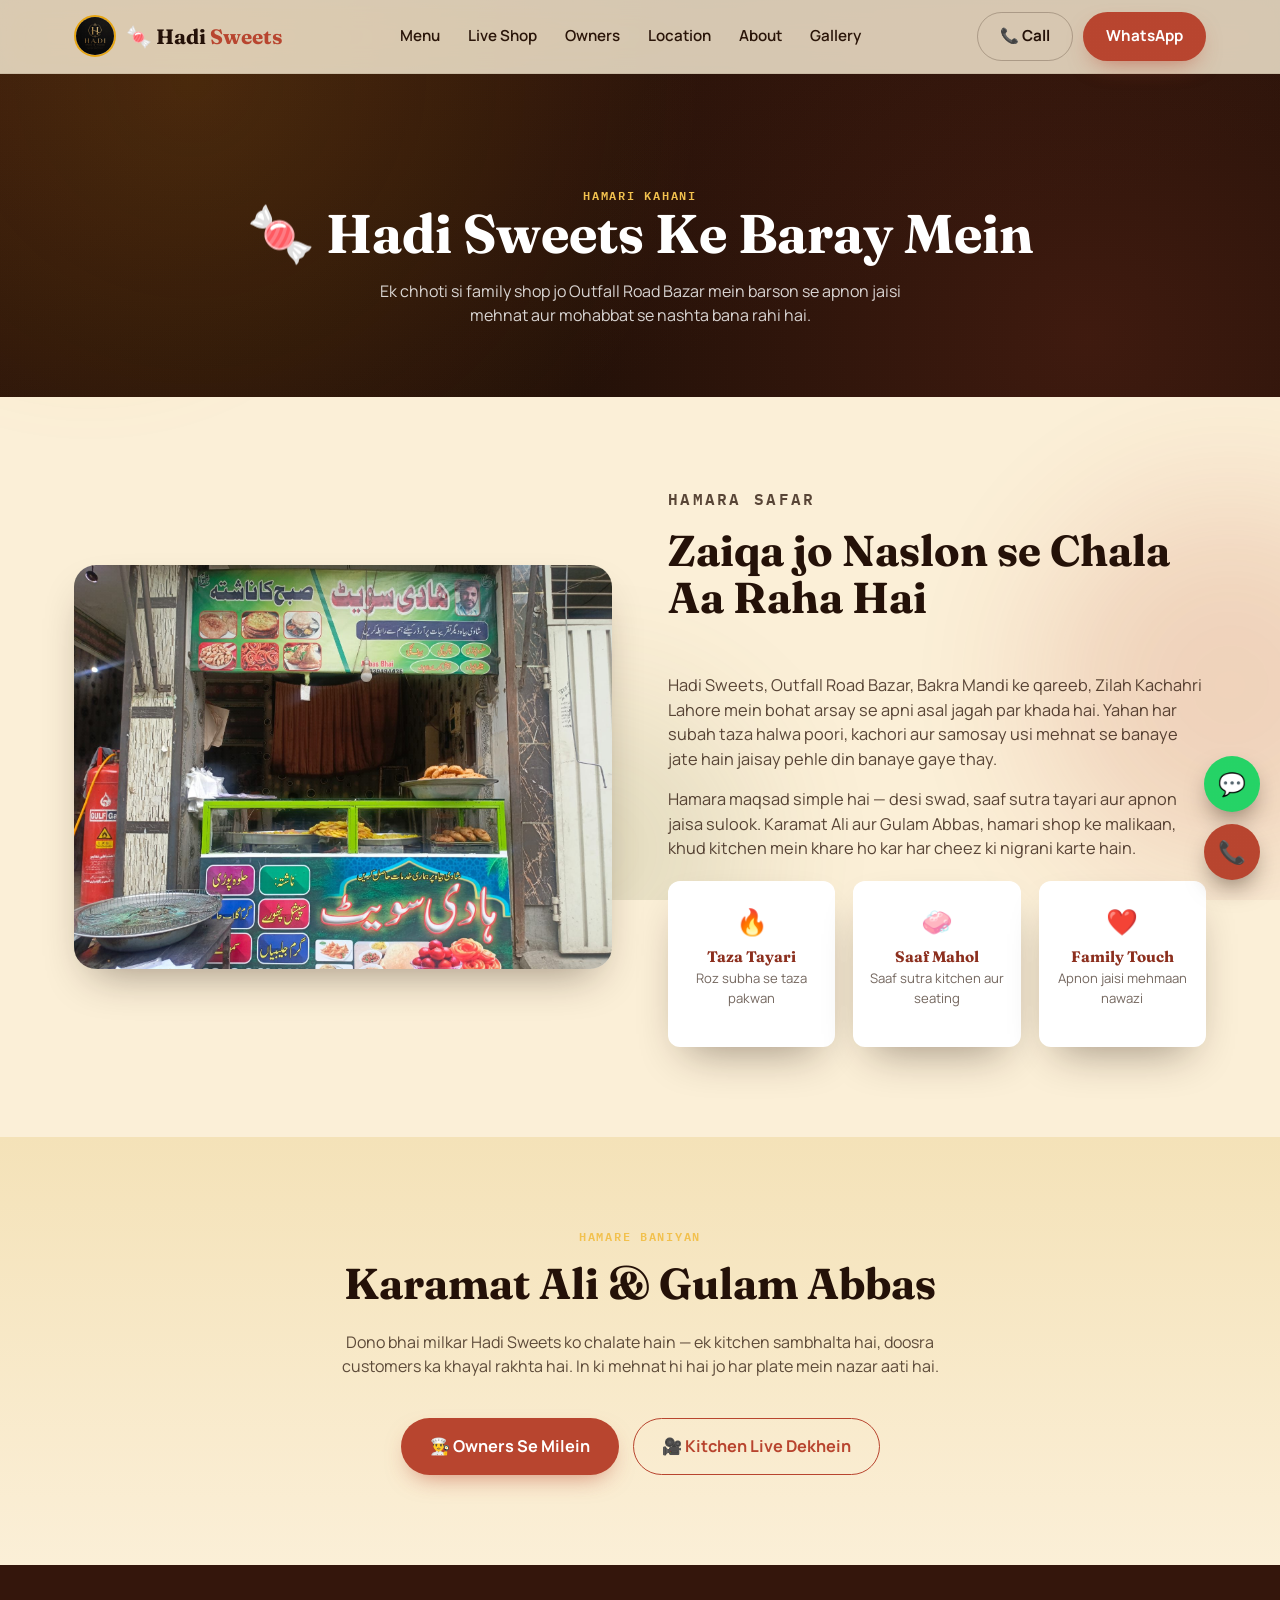
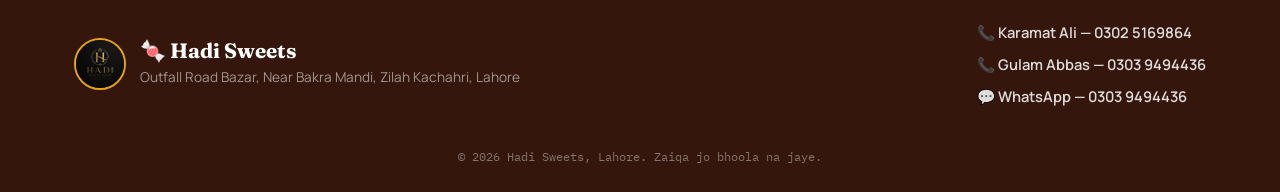
==== about.html @ 14f76b97 "first commit" ====
<!DOCTYPE html>
<html lang="ur-PK">
<head>
<meta charset="UTF-8">
<meta name="viewport" content="width=device-width, initial-scale=1.0, viewport-fit=cover">
<title>Hamari Kahani — Hadi Sweets, Lahore</title>
<meta name="description" content="Hadi Sweets ki kahani — Outfall Road Bazar, Lahore ki family shop jo barson se taaza halwa poori, kachori aur samosay bana rahi hai.">
<link rel="icon" href="data:image/svg+xml,%3Csvg xmlns='http://www.w3.org/2000/svg' viewBox='0 0 100 100'%3E%3Ctext y='.9em' font-size='90'%3E%F0%9F%8D%AC%3C/text%3E%3C/svg%3E">
<link rel="preconnect" href="https://fonts.googleapis.com">
<link rel="preconnect" href="https://fonts.gstatic.com" crossorigin>
<link href="https://fonts.googleapis.com/css2?family=Fraunces:ital,opsz,wght@0,9..144,400;0,9..144,600;0,9..144,700;0,9..144,900;1,9..144,500&family=Manrope:wght@400;500;600;700;800&family=IBM+Plex+Mono:wght@400;500;600&display=swap" rel="stylesheet">
<link rel="stylesheet" href="style.css">
</head>
<body>

<!-- ===== ANIMATED BACKGROUND ===== -->
<div class="bg-animated" aria-hidden="true">
  <span class="bg-blob bb1"></span>
  <span class="bg-blob bb2"></span>
  <span class="bg-blob bb3"></span>
</div>
<div class="grain-overlay" aria-hidden="true"></div>

<!-- ===== NAV ===== -->
<header class="nav" id="nav">
  <div class="nav-inner">
    <a href="index.html#top" class="brand">
      <img src="assets/images/shop-logo.jpg" alt="Hadi Sweets logo" class="brand-logo">
      <span class="brand-text">🍬 Hadi <em>Sweets</em></span>
    </a>
    <nav class="nav-links">
      <a href="index.html#menu">Menu</a>
      <a href="index.html#live">Live Shop</a>
      <a href="index.html#owners">Owners</a>
      <a href="index.html#location">Location</a>
      <a href="about.html">About</a>
      <a href="gallery.html">Gallery</a>
    </nav>
    <div class="nav-cta">
      <a href="tel:+923025169864" class="btn btn-ghost">📞 Call</a>
      <a href="https://wa.me/923039494436" target="_blank" rel="noopener" class="btn btn-solid">WhatsApp</a>
    </div>
    <button class="nav-burger" id="navBurger" aria-label="Menu toggle" aria-expanded="false">
      <span></span><span></span><span></span>
    </button>
  </div>
  <div class="nav-mobile" id="navMobile">
    <a href="index.html#menu">Menu</a>
    <a href="index.html#live">Live Shop</a>
    <a href="index.html#owners">Owners</a>
    <a href="index.html#location">Location</a>
    <a href="about.html">About</a>
    <a href="gallery.html">Gallery</a>
    <a href="tel:+923025169864" class="btn btn-ghost">📞 Call Karamat Ali</a>
    <a href="https://wa.me/923039494436" target="_blank" rel="noopener" class="btn btn-solid">💬 WhatsApp Gulam Abbas</a>
  </div>
</header>

<!-- ===== BANNER ===== -->
<section class="page-banner">
  <div class="section-inner">
    <p class="eyebrow reveal">Hamari Kahani</p>
    <h1 class="reveal">🍬 Hadi Sweets Ke Baray Mein</h1>
    <p class="reveal">Ek chhoti si family shop jo Outfall Road Bazar mein barson se apnon jaisi mehnat aur mohabbat se nashta bana rahi hai.</p>
  </div>
</section>

<!-- ===== ABOUT / STORY ===== -->
<section class="about-section">
  <div class="section-inner about-grid">
    <div class="about-photo slide-left">
      <img src="assets/images/shop-image.jpg" alt="Hadi Sweets shop">
    </div>
    <div class="about-text slide-right">
      <p class="eyebrow">Hamara Safar</p>
      <h2 class="section-title">Zaiqa jo Naslon se Chala Aa Raha Hai</h2>
      <p>Hadi Sweets, Outfall Road Bazar, Bakra Mandi ke qareeb, Zilah Kachahri Lahore mein bohat arsay se apni asal jagah par khada hai. Yahan har subah taza halwa poori, kachori aur samosay usi mehnat se banaye jate hain jaisay pehle din banaye gaye thay.</p>
      <p>Hamara maqsad simple hai — desi swad, saaf sutra tayari aur apnon jaisa sulook. Karamat Ali aur Gulam Abbas, hamari shop ke malikaan, khud kitchen mein khare ho kar har cheez ki nigrani karte hain.</p>
      <div class="about-values">
        <div class="value-card"><span>🔥</span><h4>Taza Tayari</h4><p>Roz subha se taza pakwan</p></div>
        <div class="value-card"><span>🧼</span><h4>Saaf Mahol</h4><p>Saaf sutra kitchen aur seating</p></div>
        <div class="value-card"><span>❤️</span><h4>Family Touch</h4><p>Apnon jaisi mehmaan nawazi</p></div>
      </div>
    </div>
  </div>
</section>

<!-- ===== FOUNDERS STRIP ===== -->
<section class="about-founders">
  <div class="section-inner">
    <p class="eyebrow reveal center">Hamare Baniyan</p>
    <h2 class="section-title reveal center">Karamat Ali &amp; Gulam Abbas</h2>
    <p class="reveal center" style="max-width:640px;margin:-30px auto 40px;color:rgba(42,21,9,.75);text-align:center;">
      Dono bhai milkar Hadi Sweets ko chalate hain — ek kitchen sambhalta hai, doosra customers ka khayal rakhta hai. In ki mehnat hi hai jo har plate mein nazar aati hai.
    </p>
    <div class="hero-actions" style="justify-content:center;">
      <a href="index.html#owners" class="btn btn-lg btn-solid">👨‍🍳 Owners Se Milein</a>
      <a href="index.html#live" class="btn btn-lg btn-outline">🎥 Kitchen Live Dekhein</a>
    </div>
  </div>
</section>

<!-- ===== FOOTER ===== -->
<footer class="footer">
  <div class="section-inner footer-inner">
    <div class="footer-brand">
      <img src="assets/images/shop-logo.jpg" alt="Hadi Sweets logo">
      <div>
        <h3>🍬 Hadi Sweets</h3>
        <p>Outfall Road Bazar, Near Bakra Mandi, Zilah Kachahri, Lahore</p>
      </div>
    </div>
    <div class="footer-contact">
      <a href="tel:+923025169864">📞 Karamat Ali — 0302 5169864</a>
      <a href="tel:+923039494436">📞 Gulam Abbas — 0303 9494436</a>
      <a href="https://wa.me/923039494436" target="_blank" rel="noopener">💬 WhatsApp — 0303 9494436</a>
    </div>
  </div>
  <p class="footer-bottom">© <span id="year"></span> Hadi Sweets, Lahore. Zaiqa jo bhoola na jaye.</p>
</footer>

<div class="fab-stack">
  <a href="https://wa.me/923039494436" target="_blank" rel="noopener" class="fab fab-wa" aria-label="WhatsApp">💬</a>
  <a href="tel:+923025169864" class="fab fab-call" aria-label="Call">📞</a>
</div>

<script src="script.js"></script>
</body>
</html>
---- style.css ----
/* =========================================================
   HADI SWEETS — Design tokens
   Palette grounded in turmeric, brick & old-Lahore brass
========================================================= */
:root{
  --ink:        #2A1509;
  --cream:      #FBEFD7;
  --cream-2:    #F4E2B8;
  --maroon:     #241108;
  --maroon-2:   #34160C;
  --brick:      #B8452F;
  --brick-dark: #8C2F1E;
  --gold:       #E7A614;
  --gold-2:     #F2C14E;
  --sage:       #6E7B4A;

  --font-display: "Fraunces", Georgia, serif;
  --font-body: "Manrope", "Segoe UI", sans-serif;
  --font-mono: "IBM Plex Mono", monospace;

  --radius: 22px;
  --radius-sm: 12px;
  --shadow-soft: 0 20px 45px -18px rgba(36,17,8,0.45);
  --ease: cubic-bezier(.22,.9,.3,1);
}

*{box-sizing:border-box;}
html{scroll-behavior:smooth;}
body{
  margin:0;
  background:var(--cream);
  color:var(--ink);
  font-family:var(--font-body);
  line-height:1.5;
  overflow-x:hidden;
  -webkit-font-smoothing:antialiased;
  position:relative;
}
body.preload{overflow:hidden;height:100vh;}

/* =========================================================
   SPLASH / WELCOME SCREEN
========================================================= */
.splash{
  position:fixed;inset:0;z-index:5000;
  background:radial-gradient(circle at 50% 30%, var(--maroon-2), var(--maroon) 75%);
  display:flex;align-items:center;justify-content:center;
  transition:opacity .7s var(--ease), visibility .7s var(--ease);
  overflow:hidden;
}
.splash.hide{opacity:0;visibility:hidden;pointer-events:none;}
.splash-bg{position:absolute;inset:0;}
.splash-blob{
  position:absolute;border-radius:50%;filter:blur(50px);opacity:.35;
  animation:splashFloat 7s ease-in-out infinite;
}
.b1{width:280px;height:280px;background:var(--gold);top:-60px;left:-60px;animation-delay:0s;}
.b2{width:220px;height:220px;background:var(--brick);bottom:-50px;right:-30px;animation-delay:1.4s;}
.b3{width:180px;height:180px;background:var(--gold-2);bottom:20%;left:60%;animation-delay:2.8s;}
@keyframes splashFloat{
  0%,100%{transform:translate(0,0) scale(1);}
  50%{transform:translate(20px,-24px) scale(1.12);}
}
.splash-steam{position:absolute;inset:0;pointer-events:none;}
.splash-steam span{
  position:absolute;bottom:-30px;width:60px;height:150px;border-radius:50%;
  background:radial-gradient(closest-side, rgba(255,255,255,.14), transparent 70%);
  filter:blur(6px);animation:steamRise 6s ease-in infinite;
}
.splash-steam span:nth-child(1){left:20%;animation-delay:0s;}
.splash-steam span:nth-child(2){left:45%;animation-delay:1.4s;width:40px;}
.splash-steam span:nth-child(3){left:65%;animation-delay:2.6s;width:70px;}
.splash-steam span:nth-child(4){left:80%;animation-delay:.8s;width:45px;}

.splash-content{position:relative;z-index:2;text-align:center;padding:24px;}
.splash-logo{
  width:96px;height:96px;border-radius:50%;object-fit:cover;
  border:3px solid var(--gold);margin:0 auto 22px;
  box-shadow:0 0 0 10px rgba(231,166,20,.12);
  animation:splashLogoIn 1s var(--ease) both, splashLogoFloat 3.2s ease-in-out 1s infinite;
}
@keyframes splashLogoIn{
  from{opacity:0;transform:scale(.4) rotate(-20deg);}
  to{opacity:1;transform:scale(1) rotate(0);}
}
@keyframes splashLogoFloat{
  0%,100%{transform:translateY(0);}
  50%{transform:translateY(-8px);}
}
.splash-title{
  display:flex;justify-content:center;flex-wrap:wrap;
  font-size:clamp(2rem,7vw,3.2rem);color:#fff;font-weight:700;
}
.splash-title span{
  display:inline-block;opacity:0;
  animation:splashLetterIn .6s var(--ease) forwards;
}
.splash-title span:nth-child(1){animation-delay:.35s;}
.splash-title span:nth-child(2){animation-delay:.40s;}
.splash-title span:nth-child(3){animation-delay:.45s;}
.splash-title span:nth-child(4){animation-delay:.50s;}
.splash-title span:nth-child(5){animation-delay:.55s;}
.splash-title span:nth-child(6){animation-delay:.60s;color:var(--gold-2);}
.splash-title span:nth-child(7){animation-delay:.65s;color:var(--gold-2);}
.splash-title span:nth-child(8){animation-delay:.70s;color:var(--gold-2);}
.splash-title span:nth-child(9){animation-delay:.75s;color:var(--gold-2);}
.splash-title span:nth-child(10){animation-delay:.80s;color:var(--gold-2);}
.splash-title span:nth-child(11){animation-delay:.85s;color:var(--gold-2);}
@keyframes splashLetterIn{
  from{opacity:0;transform:translateY(18px) scale(.7);}
  to{opacity:1;transform:translateY(0) scale(1);}
}
.splash-tag{
  margin-top:14px;color:rgba(255,255,255,.75);font-family:var(--font-mono);
  font-size:.85rem;letter-spacing:.12em;text-transform:uppercase;
  opacity:0;animation:fadeUpSimple .8s var(--ease) 1.1s forwards;
}
@keyframes fadeUpSimple{from{opacity:0;transform:translateY(10px);}to{opacity:1;transform:translateY(0);}}
.splash-loader{
  margin:28px auto 0;width:120px;height:4px;border-radius:100px;
  background:rgba(255,255,255,.15);overflow:hidden;
  opacity:0;animation:fadeUpSimple .6s var(--ease) 1.3s forwards;
}
.splash-loader span{
  display:block;height:100%;width:40%;border-radius:100px;
  background:linear-gradient(90deg, var(--gold), var(--gold-2));
  animation:loaderSlide 1.3s ease-in-out infinite;
}
@keyframes loaderSlide{
  0%{transform:translateX(-100%);}
  100%{transform:translateX(350%);}
}

/* =========================================================
   ANIMATED BACKGROUND (behind whole page content)
========================================================= */
.bg-animated{position:fixed;inset:0;z-index:-1;overflow:hidden;pointer-events:none;}
.bg-blob{
  position:absolute;border-radius:50%;filter:blur(70px);opacity:.16;
  animation:bgDrift 22s ease-in-out infinite;
}
.bb1{width:420px;height:420px;background:var(--gold);top:-100px;left:-120px;animation-duration:24s;}
.bb2{width:380px;height:380px;background:var(--brick);top:55%;right:-140px;animation-duration:28s;animation-delay:3s;}
.bb3{width:300px;height:300px;background:var(--sage);bottom:-100px;left:35%;animation-duration:20s;animation-delay:6s;}
@keyframes bgDrift{
  0%,100%{transform:translate(0,0) scale(1);}
  33%{transform:translate(60px,40px) scale(1.15);}
  66%{transform:translate(-40px,-30px) scale(.95);}
}
img{max-width:100%;display:block;}
a{color:inherit;text-decoration:none;}
h1,h2,h3,h4{font-family:var(--font-display);margin:0;line-height:1.08;}
p{margin:0;}
.section-inner{max-width:1180px;margin:0 auto;padding:0 24px;}

/* faint paper grain, purely decorative, fixed */
.grain-overlay{
  position:fixed;inset:0;pointer-events:none;z-index:2000;
  background-image:radial-gradient(rgba(255,255,255,0.02) 1px, transparent 1px);
  background-size:3px 3px;
  opacity:.5;
  mix-blend-mode:overlay;
}

/* =========================================================
   Buttons
========================================================= */
.btn{
  display:inline-flex;align-items:center;gap:8px;
  padding:12px 22px;border-radius:100px;
  font-weight:700;font-size:0.95rem;
  border:1.5px solid transparent;
  cursor:pointer;transition:transform .25s var(--ease), box-shadow .25s var(--ease), background .25s;
  white-space:nowrap;
}
.btn:active{transform:scale(.96);}
.btn-solid{background:var(--brick);color:#fff;box-shadow:0 10px 24px -10px rgba(184,69,47,.65);}
.btn-solid:hover{background:var(--brick-dark);transform:translateY(-2px);}
.btn-outline{background:transparent;border-color:var(--brick);color:var(--brick);}
.btn-outline:hover{background:var(--brick);color:#fff;transform:translateY(-2px);}
.btn-ghost{background:transparent;color:var(--maroon);border-color:rgba(42,21,9,.25);}
.btn-ghost:hover{background:rgba(42,21,9,.06);}
.btn-ghost-light{background:rgba(255,255,255,.1);color:#fff;border-color:rgba(255,255,255,.5);backdrop-filter:blur(6px);}
.btn-ghost-light:hover{background:rgba(255,255,255,.22);transform:translateY(-2px);}
.btn-lg{padding:15px 28px;font-size:1.02rem;}
.btn-sm{padding:9px 16px;font-size:.85rem;}
.full-w{width:100%;justify-content:center;margin-top:18px;}

/* =========================================================
   NAV
========================================================= */
.nav{
  position:fixed;top:0;left:0;right:0;z-index:900;
  background:rgba(251,239,215,0.82);
  backdrop-filter:blur(14px) saturate(1.3);
  border-bottom:1px solid rgba(42,21,9,.08);
}
.nav-inner{
  max-width:1180px;margin:0 auto;padding:12px 24px;
  display:flex;align-items:center;justify-content:space-between;gap:16px;
}
.brand{display:flex;align-items:center;gap:10px;}
.brand-logo{width:42px;height:42px;border-radius:50%;object-fit:cover;border:2px solid var(--gold);}
.brand-text{font-family:var(--font-display);font-weight:700;font-size:1.3rem;color:var(--maroon);}
.brand-text em{color:var(--brick);font-style:normal;}
.nav-links{display:flex;gap:28px;}
.nav-links a{font-weight:600;font-size:.95rem;position:relative;padding:4px 0;}
.nav-links a::after{
  content:"";position:absolute;left:0;bottom:-2px;width:0;height:2px;background:var(--brick);
  transition:width .3s var(--ease);
}
.nav-links a:hover::after{width:100%;}
.nav-cta{display:flex;gap:10px;}
.nav-burger{display:none;flex-direction:column;gap:5px;background:none;border:none;cursor:pointer;padding:6px;}
.nav-burger span{width:24px;height:2.5px;background:var(--maroon);border-radius:2px;transition:.3s;}
.nav-mobile{
  display:none;flex-direction:column;gap:14px;padding:18px 24px 24px;
  background:var(--cream);border-top:1px solid rgba(42,21,9,.08);
}
.nav-mobile a{font-weight:600;padding:6px 0;}
.nav.open .nav-mobile{display:flex;}

/* =========================================================
   HERO
========================================================= */
.hero{
  position:relative;min-height:100vh;display:flex;flex-direction:column;
  justify-content:center;overflow:hidden;color:#fff;
}
.hero-media{position:absolute;inset:0;z-index:0;}
.hero-img{
  width:100%;height:100%;object-fit:cover;
  animation:heroZoom 18s ease-in-out infinite alternate;
  transform-origin:center;
}
@keyframes heroZoom{from{transform:scale(1.06);}to{transform:scale(1.16);}}
.hero-scrim{
  position:absolute;inset:0;
  background:
    linear-gradient(180deg, rgba(36,17,8,.55) 0%, rgba(36,17,8,.72) 55%, var(--maroon) 100%),
    linear-gradient(90deg, rgba(36,17,8,.75) 0%, rgba(36,17,8,.25) 55%);
}
.steam-field{position:absolute;inset:0;pointer-events:none;}
.steam{
  position:absolute;bottom:-40px;width:70px;height:180px;border-radius:50%;
  background:radial-gradient(closest-side, rgba(255,255,255,.16), transparent 70%);
  filter:blur(6px);
  animation:steamRise 9s ease-in infinite;
  opacity:0;
}
.s1{left:8%;animation-delay:0s;}
.s2{left:22%;animation-delay:2s;width:50px;}
.s3{left:60%;animation-delay:4s;width:90px;}
.s4{left:78%;animation-delay:1s;width:60px;}
.s5{left:40%;animation-delay:6s;width:40px;}
@keyframes steamRise{
  0%{opacity:0;transform:translateY(0) scale(.8);}
  20%{opacity:.5;}
  80%{opacity:.25;}
  100%{opacity:0;transform:translateY(-70vh) scale(1.4);}
}

.hero-content{
  position:relative;z-index:2;max-width:820px;margin:0 auto;text-align:center;
  padding:150px 24px 90px;
}
.eyebrow{
  font-family:var(--font-mono);text-transform:uppercase;letter-spacing:.14em;
  font-size:.78rem;color:var(--gold-2);margin-bottom:16px;font-weight:600;
}
.eyebrow.center{text-align:center;}
.hero-title{
  font-size:clamp(2.6rem, 6.5vw, 5rem);font-weight:700;color:#fff;
}
.hero-title .line{display:block;}
.hero-title .accent{color:var(--gold-2);font-style:italic;font-weight:500;}
.hero-sub{
  margin-top:22px;font-size:1.15rem;color:rgba(255,255,255,.86);
  max-width:560px;margin-left:auto;margin-right:auto;
}
.hero-actions{
  margin-top:36px;display:flex;flex-wrap:wrap;gap:14px;justify-content:center;
}

/* reveal-on-scroll base state */
.reveal{opacity:0;transform:translateY(28px);transition:opacity .8s var(--ease), transform .8s var(--ease);}
.reveal.in{opacity:1;transform:translateY(0);}

/* slide-in-left / slide-in-right on scroll */
.slide-left, .slide-right{
  opacity:0;transition:opacity .9s var(--ease), transform .9s var(--ease);
}
.slide-left{transform:translateX(-90px);}
.slide-right{transform:translateX(90px);}
.slide-left.in, .slide-right.in{opacity:1;transform:translateX(0);}
.hero-content .reveal{transition-delay:.1s;}
.hero-content .reveal:nth-child(2){transition-delay:.22s;}
.hero-content .reveal:nth-child(3){transition-delay:.34s;}
.hero-content .reveal:nth-child(4){transition-delay:.46s;}

/* marquee ribbon at hero base */
.marquee{
  position:relative;z-index:2;background:var(--gold);
  border-top:2px solid rgba(36,17,8,.2);border-bottom:2px solid rgba(36,17,8,.2);
  overflow:hidden;padding:12px 0;
}
.marquee-track{
  display:flex;gap:14px;white-space:nowrap;width:max-content;
  font-family:var(--font-mono);font-weight:600;font-size:.85rem;
  color:var(--maroon);text-transform:uppercase;letter-spacing:.06em;
  animation:marqueeScroll 32s linear infinite;
}
@keyframes marqueeScroll{from{transform:translateX(0);}to{transform:translateX(-50%);}}

/* =========================================================
   TIMINGS
========================================================= */
.timings{background:var(--maroon);padding:56px 0;position:relative;}
.timings::before{
  content:"";position:absolute;inset:0;
  background-image:radial-gradient(circle at 20% 20%, rgba(231,166,20,.08), transparent 40%),
                    radial-gradient(circle at 80% 80%, rgba(184,69,47,.12), transparent 40%);
}
.timing-grid{position:relative;display:grid;grid-template-columns:repeat(3,1fr);gap:22px;}
.timing-card{
  background:linear-gradient(160deg, var(--maroon-2), #2c130a);
  border:1px solid rgba(231,166,20,.25);
  border-radius:var(--radius);padding:28px 24px;text-align:center;
  transition:transform .35s var(--ease), border-color .35s;
}
.timing-card:hover{transform:translateY(-6px);border-color:var(--gold);}
.timing-icon{font-size:1.8rem;display:block;margin-bottom:10px;}
.timing-card h3{color:var(--gold-2);font-size:1.05rem;font-weight:600;margin-bottom:10px;}
.timing-days{color:rgba(255,255,255,.6);font-family:var(--font-mono);font-size:.78rem;text-transform:uppercase;letter-spacing:.08em;margin-bottom:6px;}
.timing-hours{color:#fff;font-weight:700;font-size:1.15rem;font-family:var(--font-mono);}

/* =========================================================
   MENU
========================================================= */
.menu-section{padding:96px 0 70px;}
.section-title{
  font-size:clamp(1.9rem, 4vw, 2.7rem);font-weight:700;color:var(--maroon);
  margin-top:10px;margin-bottom:52px;
}
.section-title.center, .eyebrow.center{text-align:center;}

.menu-group{margin-bottom:64px;}
.menu-group-head{
  display:flex;align-items:baseline;justify-content:space-between;flex-wrap:wrap;gap:10px;
  border-bottom:2px dashed rgba(42,21,9,.2);padding-bottom:14px;margin-bottom:28px;
}
.menu-group-head h3{font-size:1.4rem;color:var(--brick-dark);}
.menu-group-time{font-family:var(--font-mono);font-size:.8rem;color:var(--sage);font-weight:600;}
.badge-order{background:var(--gold);color:var(--maroon);padding:5px 12px;border-radius:100px;}

.menu-grid{
  display:grid;grid-template-columns:repeat(auto-fill, minmax(190px,1fr));gap:22px;
}
.dish-card{
  background:#fff;border-radius:var(--radius);overflow:hidden;
  box-shadow:var(--shadow-soft);
  transition:transform .4s var(--ease), box-shadow .4s var(--ease);
}
.dish-card:hover{transform:translateY(-8px) rotate(-.6deg);box-shadow:0 30px 55px -20px rgba(36,17,8,.5);}
.dish-img-wrap{position:relative;aspect-ratio:1/1;overflow:hidden;}
.dish-img-wrap img{width:100%;height:100%;object-fit:cover;transition:transform .6s var(--ease);}
.dish-card:hover .dish-img-wrap img{transform:scale(1.12);}
.dish-card h4{padding:14px 16px 16px;font-size:1rem;color:var(--maroon);font-weight:600;}
.order-badge{
  position:absolute;top:10px;right:10px;background:var(--maroon);color:var(--gold-2);
  font-family:var(--font-mono);font-size:.65rem;padding:5px 10px;border-radius:100px;
  text-transform:uppercase;letter-spacing:.05em;
}
.order-note{
  margin-top:22px;color:var(--brick-dark);font-weight:600;font-size:.95rem;
  background:rgba(231,166,20,.15);border-left:3px solid var(--gold);padding:14px 18px;border-radius:8px;
}

/* =========================================================
   PHONE FRAME (video cards)
========================================================= */
.phone-frame{
  position:relative;width:260px;aspect-ratio:9/16;margin:0 auto;
  background:#0d0603;border-radius:34px;padding:12px;
  box-shadow:var(--shadow-soft), 0 0 0 8px rgba(36,17,8,.06);
  border:3px solid #1b0e07;
}
.phone-frame.small{width:230px;}
.phone-notch{
  position:absolute;top:20px;left:50%;transform:translateX(-50%);
  width:70px;height:16px;border-radius:100px;background:#0d0603;z-index:3;
  box-shadow:inset 0 0 0 1px rgba(255,255,255,.05);
}
.phone-video{
  width:100%;height:100%;object-fit:cover;border-radius:24px;background:#000;display:block;
}
.play-overlay{
  position:absolute;inset:12px;border-radius:24px;
  background:rgba(20,10,5,.28);
  border:none;cursor:pointer;
  display:flex;align-items:center;justify-content:center;
  transition:opacity .35s var(--ease), background .35s;
}
.play-overlay.hidden{opacity:0;pointer-events:none;}
.play-icon{
  width:64px;height:64px;border-radius:50%;
  background:rgba(255,255,255,.92);
  display:flex;align-items:center;justify-content:center;
  box-shadow:0 10px 30px -8px rgba(0,0,0,.6);
  position:relative;
  animation:pulseRing 2.2s ease-in-out infinite;
}
.play-icon::after{
  content:"";width:0;height:0;
  border-style:solid;border-width:12px 0 12px 20px;
  border-color:transparent transparent transparent var(--brick);
  margin-left:5px;
}
@keyframes pulseRing{
  0%,100%{box-shadow:0 0 0 0 rgba(255,255,255,.35), 0 10px 30px -8px rgba(0,0,0,.6);}
  50%{box-shadow:0 0 0 14px rgba(255,255,255,0), 0 10px 30px -8px rgba(0,0,0,.6);}
}
.phone-tag{
  position:absolute;bottom:22px;left:50%;transform:translateX(-50%);
  background:rgba(36,17,8,.72);color:#fff;font-family:var(--font-mono);
  font-size:.68rem;padding:6px 12px;border-radius:100px;backdrop-filter:blur(6px);
  letter-spacing:.03em;
}

/* =========================================================
   LIVE SECTION
========================================================= */
.live-section{
  background:linear-gradient(180deg, var(--cream-2), var(--cream));
  padding:90px 0;
}
.live-inner{display:grid;grid-template-columns:1.1fr .9fr;gap:60px;align-items:center;}
.live-text .section-title{margin-bottom:18px;}
.live-desc{color:rgba(42,21,9,.75);font-size:1.05rem;margin-bottom:22px;max-width:480px;}
.live-points{display:flex;flex-direction:column;gap:10px;margin-bottom:30px;}
.live-points div{display:flex;align-items:center;gap:10px;font-weight:600;}
.live-points span{
  width:24px;height:24px;border-radius:50%;background:var(--sage);color:#fff;
  display:flex;align-items:center;justify-content:center;font-size:.75rem;flex-shrink:0;
}

/* =========================================================
   OWNERS
========================================================= */
.owners-section{padding:96px 0;background:var(--maroon);position:relative;overflow:hidden;}
.owners-section::before{
  content:"";position:absolute;inset:0;
  background:radial-gradient(circle at 15% 10%, rgba(231,166,20,.1), transparent 45%),
             radial-gradient(circle at 85% 90%, rgba(184,69,47,.15), transparent 45%);
}
.owners-section .eyebrow{color:var(--gold-2);}
.owners-section .section-title{color:#fff;position:relative;}
.owners-grid{
  position:relative;display:grid;grid-template-columns:repeat(2,1fr);gap:48px;max-width:760px;margin:0 auto;
}
.owner-card{text-align:center;}
.owner-info{margin-top:22px;}
.owner-icon{font-size:1.8rem;display:inline-block;margin-bottom:6px;}
.owner-info h3{color:#fff;font-size:1.3rem;}
.owner-role{color:var(--gold-2);font-family:var(--font-mono);font-size:.8rem;margin:8px 0 16px;text-transform:uppercase;letter-spacing:.05em;}
.owner-btn-row{display:flex;gap:10px;justify-content:center;flex-wrap:wrap;}

/* =========================================================
   LOCATION
========================================================= */
.location-section{padding:96px 0;}
.location-grid{display:grid;grid-template-columns:.85fr 1.15fr;gap:32px;align-items:stretch;}
.location-card{
  background:#fff;border-radius:var(--radius);padding:34px;box-shadow:var(--shadow-soft);
}
.loc-row{display:flex;gap:16px;margin-bottom:22px;}
.loc-icon{font-size:1.3rem;flex-shrink:0;}
.loc-row h4{font-size:.95rem;color:var(--brick-dark);margin-bottom:4px;}
.loc-row p{color:rgba(42,21,9,.78);font-size:.95rem;}
.loc-row a{color:var(--brick);font-weight:700;}
.map-card{
  border-radius:var(--radius);overflow:hidden;box-shadow:var(--shadow-soft);min-height:340px;
  border:1px solid rgba(42,21,9,.08);
}

/* =========================================================
   FOOTER
========================================================= */
.footer{background:var(--maroon-2);color:rgba(255,255,255,.85);padding:56px 0 26px;}
.footer-inner{display:flex;justify-content:space-between;flex-wrap:wrap;gap:30px;}
.footer-brand{display:flex;align-items:center;gap:14px;}
.footer-brand img{width:52px;height:52px;border-radius:50%;border:2px solid var(--gold);}
.footer-brand h3{color:#fff;font-size:1.3rem;}
.footer-brand p{font-size:.85rem;color:rgba(255,255,255,.55);margin-top:4px;}
.footer-contact{display:flex;flex-direction:column;gap:10px;}
.footer-contact a{font-weight:600;font-size:.92rem;transition:color .2s;}
.footer-contact a:hover{color:var(--gold-2);}
.footer-bottom{
  text-align:center;margin-top:40px;font-size:.78rem;color:rgba(255,255,255,.4);
  font-family:var(--font-mono);
}

/* =========================================================
   FLOATING ACTION BUTTONS
========================================================= */
.fab-stack{
  position:fixed;right:20px;bottom:20px;z-index:800;
  display:flex;flex-direction:column;gap:12px;
}
.fab{
  width:56px;height:56px;border-radius:50%;
  display:flex;align-items:center;justify-content:center;font-size:1.4rem;
  box-shadow:0 12px 26px -8px rgba(36,17,8,.6);
  transition:transform .25s var(--ease);
}
.fab-wa{background:#25D366;color:#fff;animation:fabPulse 2.6s ease-in-out infinite;}
.fab-call{background:var(--brick);color:#fff;}
.fab:hover{transform:scale(1.1) translateY(-2px);}
@keyframes fabPulse{
  0%,100%{box-shadow:0 12px 26px -8px rgba(37,211,102,.7);}
  50%{box-shadow:0 12px 26px -8px rgba(37,211,102,.35), 0 0 0 10px rgba(37,211,102,.12);}
}

/* =========================================================
   INNER PAGE BANNER (About / Gallery)
========================================================= */
.page-banner{
  position:relative;padding:170px 0 70px;text-align:center;overflow:hidden;
  background:linear-gradient(160deg, var(--maroon-2), var(--maroon) 70%);color:#fff;
}
.page-banner::before{
  content:"";position:absolute;inset:0;
  background:radial-gradient(circle at 15% 20%, rgba(231,166,20,.14), transparent 45%),
             radial-gradient(circle at 85% 85%, rgba(184,69,47,.18), transparent 45%);
}
.page-banner .eyebrow{color:var(--gold-2);position:relative;}
.page-banner h1{position:relative;font-size:clamp(2.1rem,5vw,3.4rem);color:#fff;}
.page-banner p{position:relative;max-width:560px;margin:16px auto 0;color:rgba(255,255,255,.82);}

/* =========================================================
   ABOUT PAGE
========================================================= */
.about-section{padding:90px 0;}
.about-grid{display:grid;grid-template-columns:1fr 1fr;gap:56px;align-items:center;}
.about-photo{border-radius:var(--radius);overflow:hidden;box-shadow:var(--shadow-soft);}
.about-photo img{width:100%;height:100%;object-fit:cover;}
.about-text p{color:rgba(42,21,9,.78);font-size:1.02rem;margin-bottom:16px;}
.about-values{display:grid;grid-template-columns:repeat(3,1fr);gap:18px;margin-top:20px;}
.value-card{
  background:#fff;border-radius:var(--radius-sm);padding:22px 16px;text-align:center;
  box-shadow:var(--shadow-soft);transition:transform .35s var(--ease);
}
.value-card:hover{transform:translateY(-6px);}
.value-card span{font-size:1.6rem;display:block;margin-bottom:8px;}
.value-card h4{font-size:.95rem;color:var(--brick-dark);margin-bottom:4px;}
.value-card p{font-size:.82rem;color:rgba(42,21,9,.65);}
.about-founders{padding:90px 0;background:linear-gradient(180deg, var(--cream-2), var(--cream));}

/* =========================================================
   GALLERY PAGE
========================================================= */
.gallery-section{padding:90px 0;}
.gallery-grid{
  display:grid;grid-template-columns:repeat(auto-fill,minmax(220px,1fr));gap:20px;
}
.gallery-item{
  position:relative;border-radius:var(--radius);overflow:hidden;box-shadow:var(--shadow-soft);
  aspect-ratio:4/3;
}
.gallery-item img{width:100%;height:100%;object-fit:cover;transition:transform .6s var(--ease);}
.gallery-item:hover img{transform:scale(1.1);}
.gallery-item .gallery-cap{
  position:absolute;left:0;right:0;bottom:0;padding:14px 16px;
  background:linear-gradient(0deg, rgba(36,17,8,.82), transparent);
  color:#fff;font-weight:700;font-size:.92rem;
}
.gallery-videos{padding:90px 0;background:var(--maroon);position:relative;overflow:hidden;}
.gallery-videos::before{
  content:"";position:absolute;inset:0;
  background:radial-gradient(circle at 15% 10%, rgba(231,166,20,.1), transparent 45%),
             radial-gradient(circle at 85% 90%, rgba(184,69,47,.15), transparent 45%);
}
.gallery-videos .eyebrow{color:var(--gold-2);}
.gallery-videos .section-title{color:#fff;}
.gallery-video-grid{
  position:relative;display:grid;grid-template-columns:repeat(3,1fr);gap:40px;max-width:960px;margin:0 auto;
}
.gallery-video-grid .video-cap{margin-top:16px;text-align:center;color:var(--gold-2);font-weight:700;font-family:var(--font-mono);font-size:.85rem;text-transform:uppercase;letter-spacing:.05em;}

@media (max-width: 980px){
  .about-grid{grid-template-columns:1fr;}
  .gallery-video-grid{grid-template-columns:1fr;}
}
@media (max-width: 760px){
  .about-values{grid-template-columns:1fr;}
}

/* =========================================================
   RESPONSIVE
========================================================= */
@media (max-width: 980px){
  .live-inner{grid-template-columns:1fr;text-align:center;}
  .live-points{align-items:center;}
  .live-desc{margin-left:auto;margin-right:auto;}
  .location-grid{grid-template-columns:1fr;}
  .map-card{min-height:300px;}
}

@media (max-width: 760px){
  .nav-links, .nav-cta{display:none;}
  .nav-burger{display:flex;}
  .hero-content{padding:130px 20px 60px;}
  .timing-grid{grid-template-columns:1fr;}
  .owners-grid{grid-template-columns:1fr;gap:56px;}
  .footer-inner{flex-direction:column;}
  .phone-frame{width:78vw;max-width:280px;}
}

@media (max-width: 480px){
  .hero-title{font-size:2.3rem;}
  .hero-sub{font-size:1rem;}
  .btn-lg{padding:12px 20px;font-size:.9rem;}
  .section-title{margin-bottom:34px;}
  .menu-grid{grid-template-columns:repeat(auto-fill,minmax(140px,1fr));gap:14px;}
  .dish-card h4{font-size:.88rem;padding:10px 12px 12px;}
  .location-card{padding:24px;}
}

@media (prefers-reduced-motion: reduce){
  *, *::before, *::after{animation-duration:0.001ms !important; animation-iteration-count:1 !important; transition-duration:0.001ms !important;}
}
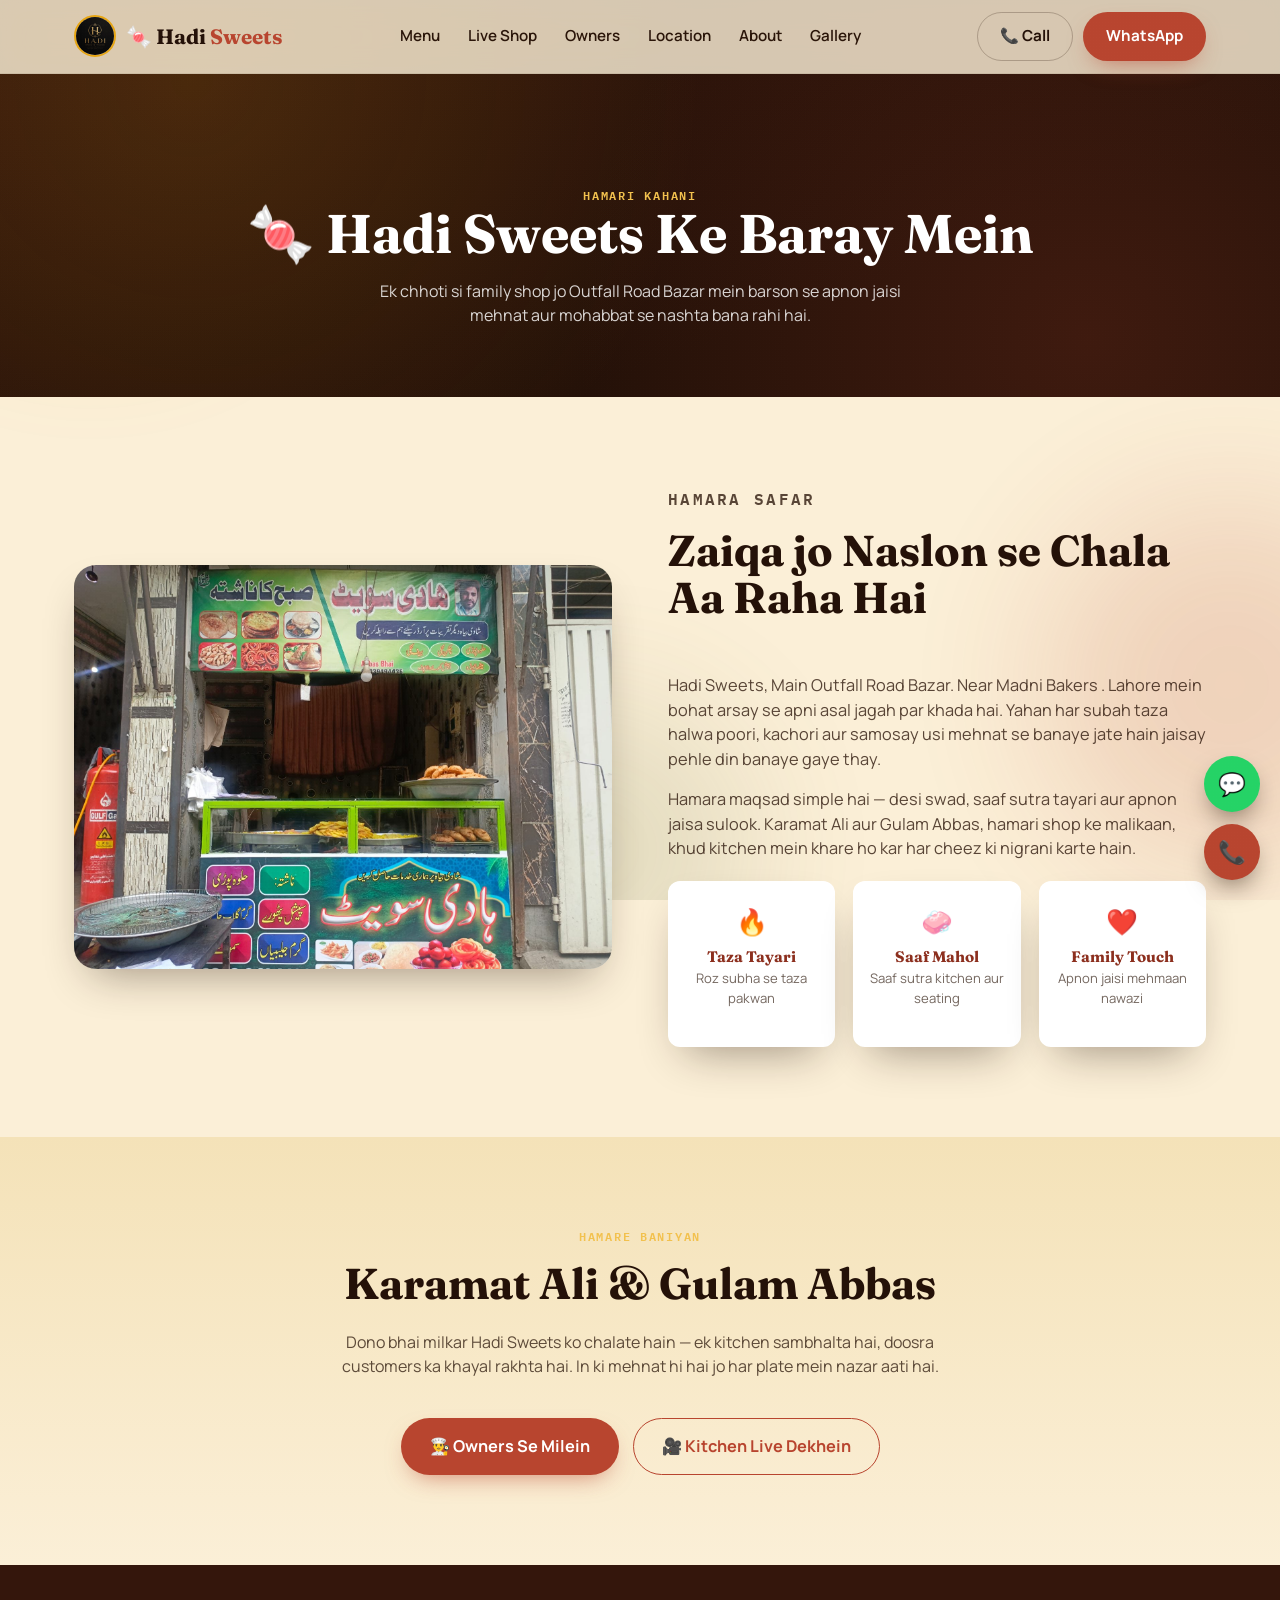
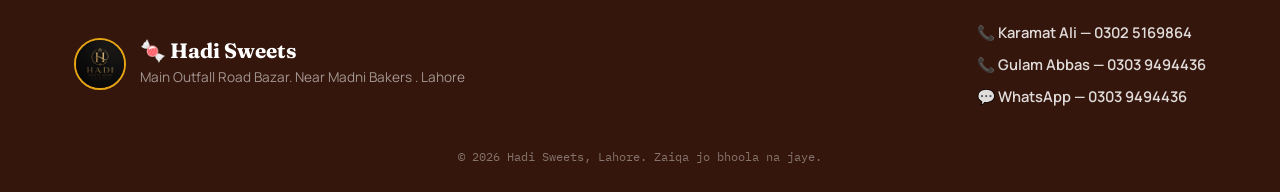
==== commit fc08fc5a: "Update website" ====
--- a/about.html
+++ b/about.html
@@ -74,7 +74,7 @@
     <div class="about-text slide-right">
       <p class="eyebrow">Hamara Safar</p>
       <h2 class="section-title">Zaiqa jo Naslon se Chala Aa Raha Hai</h2>
-      <p>Hadi Sweets, Outfall Road Bazar, Bakra Mandi ke qareeb, Zilah Kachahri Lahore mein bohat arsay se apni asal jagah par khada hai. Yahan har subah taza halwa poori, kachori aur samosay usi mehnat se banaye jate hain jaisay pehle din banaye gaye thay.</p>
+      <p>Hadi Sweets, Main Outfall Road Bazar. Near Madni Bakers .  Lahore mein bohat arsay se apni asal jagah par khada hai. Yahan har subah taza halwa poori, kachori aur samosay usi mehnat se banaye jate hain jaisay pehle din banaye gaye thay.</p>
       <p>Hamara maqsad simple hai — desi swad, saaf sutra tayari aur apnon jaisa sulook. Karamat Ali aur Gulam Abbas, hamari shop ke malikaan, khud kitchen mein khare ho kar har cheez ki nigrani karte hain.</p>
       <div class="about-values">
         <div class="value-card"><span>🔥</span><h4>Taza Tayari</h4><p>Roz subha se taza pakwan</p></div>
@@ -107,7 +107,7 @@
       <img src="assets/images/shop-logo.jpg" alt="Hadi Sweets logo">
       <div>
         <h3>🍬 Hadi Sweets</h3>
-        <p>Outfall Road Bazar, Near Bakra Mandi, Zilah Kachahri, Lahore</p>
+        <p>Main Outfall Road Bazar. Near Madni Bakers . Lahore</p>
       </div>
     </div>
     <div class="footer-contact">
